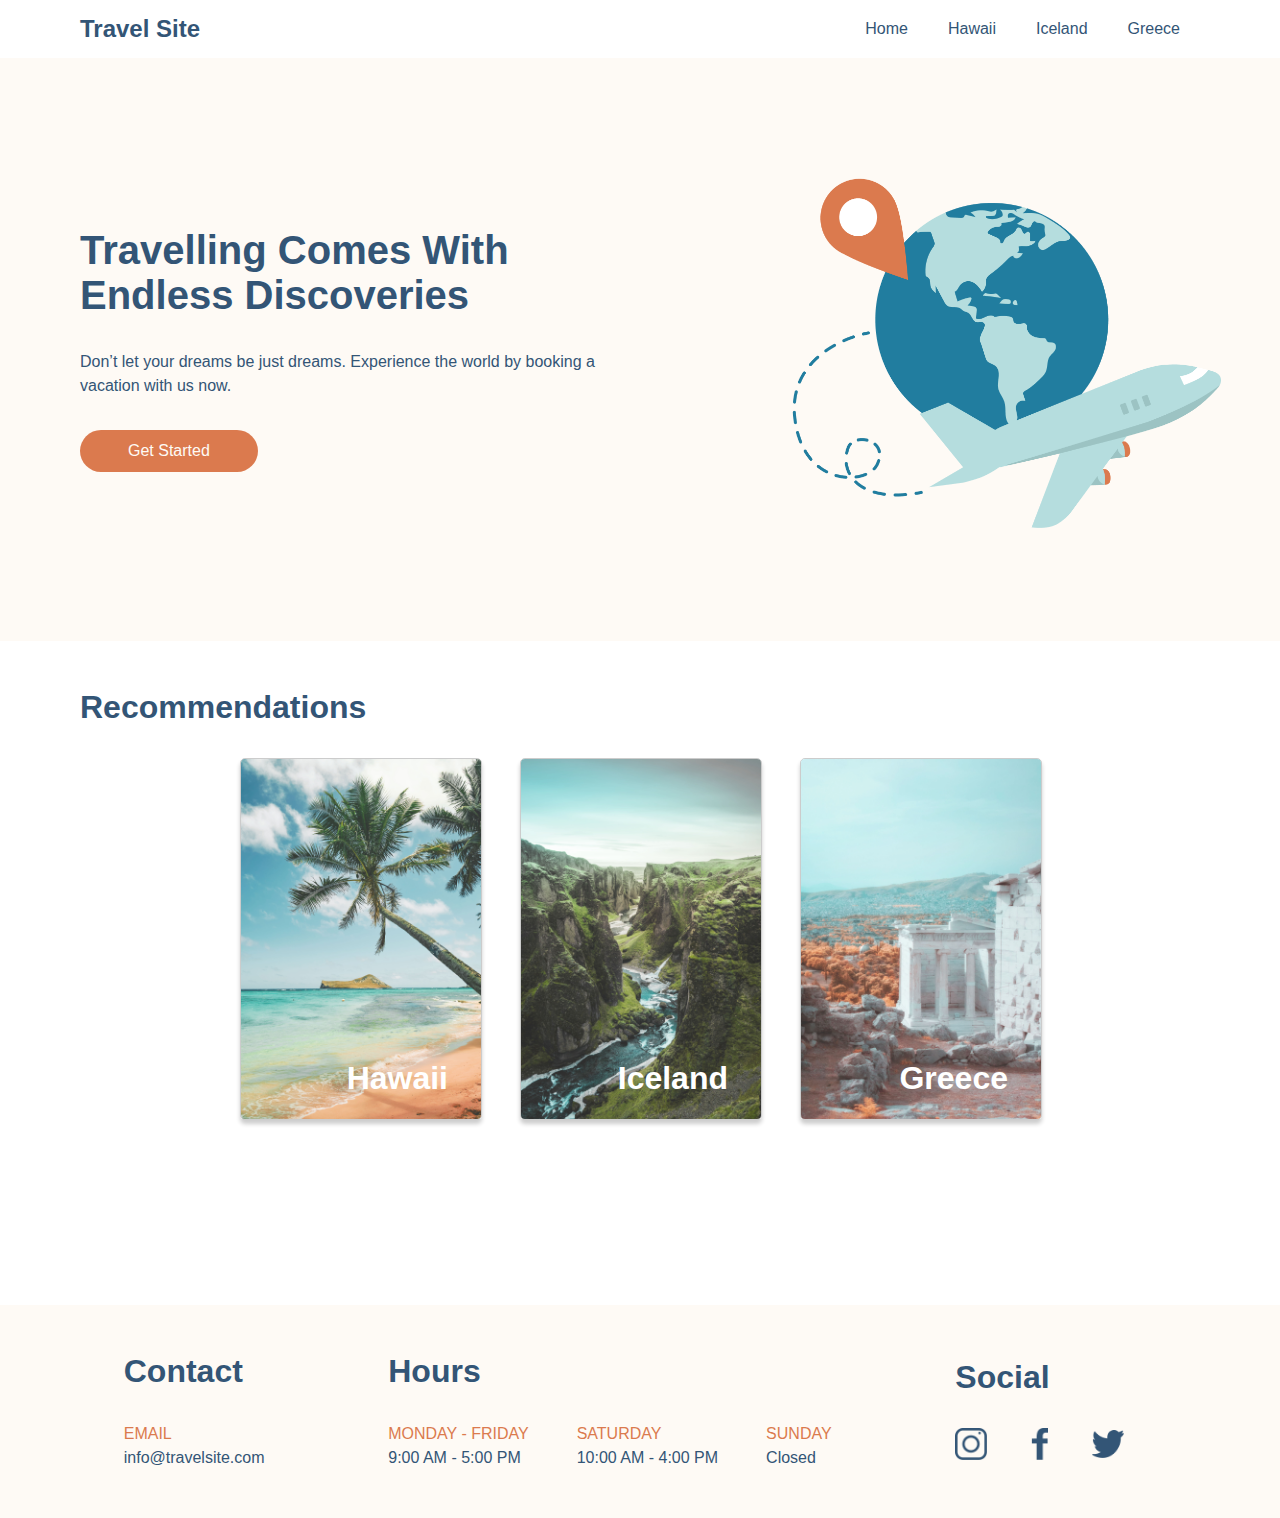
==== index.html @ 40ad31fb "completed the html and css for hompage" ====
<!DOCTYPE html>
<html lang="en">
  <head>
    <meta charset="UTF-8" />
    <meta name="viewport" content="width=device-width, initial-scale=1.0" />
    <title>Document</title>
    <link rel="stylesheet" href="css/global.css" />
    <link rel="stylesheet" href="css/index.css" />
  </head>
  <body>
    <header>
      <nav class="container container__nav">
        <div class="element"><h3>Travel Site</h3></div>
        <div class="link">
          <a href="index.html">Home</a>
          <a href="pages/Hawaii.html">Hawaii</a>
          <a href="pages/Iceland.html">Iceland</a>
          <a href="pages/Greece.html">Greece</a>
        </div>
      </nav>

      <section>
        <hero>
          <div class="container container__hero">
            <div class="hero-content">
              <h1>Travelling Comes With Endless Discoveries</h1>
              <p>
                Don’t let your dreams be just dreams. Experience the world by
                booking a vacation with us now.
              </p>
              <a href=""><button>Get Started</button></a>
            </div>
            <div class="hero-content">
              <img class="hero-img" src="assets/Images/hero.png" alt="" />
            </div>
          </div>
        </hero>
      </section>

      <section class="recommendation">
        <h2 class="container">Recommendations</h2>
        <div class="container container__card">
          <div class="card">
            <img src="assets/Images/hawaii.jpg" alt="" />
            <h2 class="card-text">Hawaii</h2>
          </div>
          <div class="card">
            <img src="assets/Images/iceland.jpg" alt="" />
            <h2 class="card-text">Iceland</h2>
          </div>
          <div class="card">
            <img src="assets/Images/greece.jpg" alt="" />
            <h2 class="card-text">Greece</h2>
          </div>
        </div>
      </section>
    </header>

    <footer>
      <div class="container container__footer">
        <div class="column">
          <h2>Contact</h2>
          <p class="highlight-text">EMAIL</p>
          <p>info@travelsite.com</p>
        </div>

        <div class="column">
          <h2>Hours</h2>
          <div class="column__hours">
            <div>
              <p class="highlight-text">MONDAY - FRIDAY</p>
              <p>9:00 AM - 5:00 PM</p>
            </div>
            <div>
              <p class="highlight-text">SATURDAY</p>
              <p>10:00 AM - 4:00 PM</p>
            </div>
            <div>
              <p class="highlight-text">SUNDAY</p>
              <p>Closed</p>
            </div>
          </div>
        </div>

        <div class="column">
          <h2>Social</h2>
          <div class="social-icons">
            <img src="assets/Images/icon-instagram.png" alt="icon-instagram" />
            <img src="assets/Images/icon-facebook.png" alt="icon-facebook" />
            <img src="assets/Images/icon-twitter.png" alt="icon-twitter" />
          </div>
        </div>
      </div>
    </footer>
  </body>
</html>
---- css/global.css ----
* {
  font-family: Verdana, sans-serif;
  color: #335576;
  margin: 0rem;
  padding: 0rem;
}

h1 {
  font-size: 2.5rem;
  font-weight: 600;
}

h2 {
  font-size: 2rem;
}

h3 {
  font-size: 1.5rem;
}

p {
  font-size: 16px;
  line-height: 150%;
  font-weight: 100;
  font-style: normal;
}

.container {
  padding: 0rem 5rem;
  display: flex;
  flex-direction: row;
  justify-content: space-between;
  align-items: center;
}

.container__nav {
  position: sticky;
  background-color: #ffffff;
}

.link {
  display: flex;
  justify-content: space-around;
}

.link a {
  padding: 1.25rem;
  text-decoration: none;
}

button {
  font-size: 16px;
  background-color: #db7a4e;
  color: #fefaf5;
  border-radius: 3rem;
  padding: 12px 3rem;
  border-width: 0rem;
}

section {
  background-color: #fefaf5;
  padding: 3rem 0rem;
}

.container__card {
  margin: 2rem 10rem;
  align-items: center;
  justify-content: space-between;
}

.card {
  width: 30%;
  border-radius: 5px;
}

.card-text {
  float: right;
  position: relative;
  top: -6rem;
  padding: 2rem 2rem;
  color: #ffffff;
}

footer h2 {
  margin-bottom: 2rem;
}

footer {
  background-color: #fefaf5;
}

.container__footer {
  justify-content: space-evenly;
  padding: 3rem 0rem;
}

.column__hours {
  display: flex;
  justify-content: space-between;
  gap: 3rem;
}

.social-icons img {
  width: 2rem;
  height: 2rem;
  -o-object-fit: contain;
     object-fit: contain;
  margin-right: 2rem;
}

.highlight-text {
  color: #db7a4e;
}/*# sourceMappingURL=global.css.map */
---- css/index.css ----
.container__hero {
  gap: 3rem;
}

.hero-content {
  width: 50%;
  display: flex;
  flex-direction: column;
  margin: 4rem 0rem;
  gap: 2rem;
}

.hero-img {
  width: 80%;
  padding: 0rem 0rem 0rem 8rem;
}

.recommendation {
  background-color: #ffffff;
}

.card img {
  width: 100%;
  border-radius: 5px;
  border: 1px solid rgba(0, 0, 0, 0.2);
  box-shadow: 0px 4px 4px rgba(0, 0, 0, 0.2);
}/*# sourceMappingURL=index.css.map */
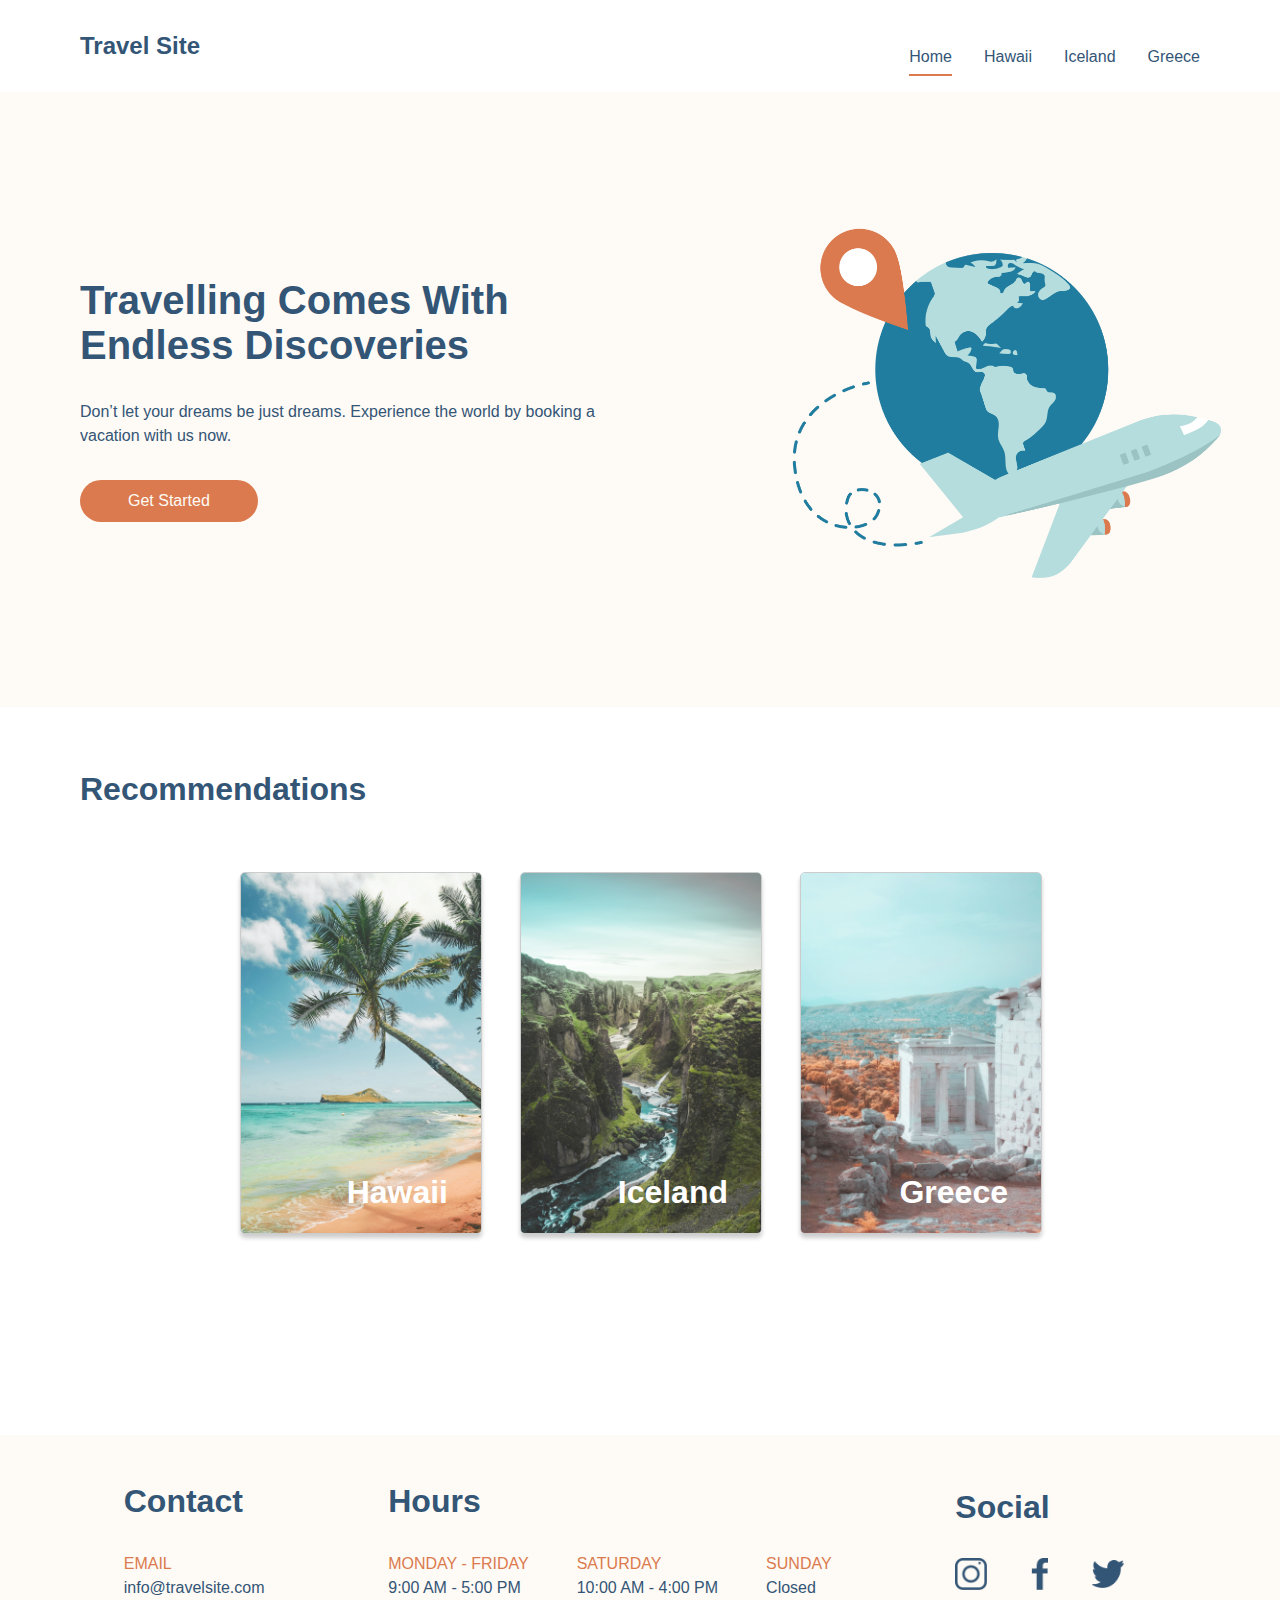
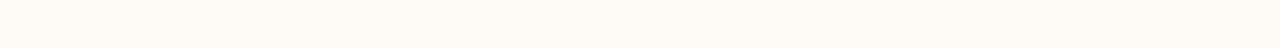
==== commit e439108a: "updated the stylings of nav and cards" ====
--- a/index.html
+++ b/index.html
@@ -12,7 +12,7 @@
       <nav class="container container__nav">
         <div class="element"><h3>Travel Site</h3></div>
         <div class="link">
-          <a href="index.html">Home</a>
+          <a class="emphasis" href="index.html">Home</a>
           <a href="pages/Hawaii.html">Hawaii</a>
           <a href="pages/Iceland.html">Iceland</a>
           <a href="pages/Greece.html">Greece</a>
--- a/css/global.css
+++ b/css/global.css
@@ -26,7 +26,7 @@
 }
 
 .container {
-  padding: 0rem 5rem;
+  padding: 1rem 5rem;
   display: flex;
   flex-direction: row;
   justify-content: space-between;
@@ -44,17 +44,14 @@
 }
 
 .link a {
-  padding: 1.25rem;
+  margin-top: 2rem;
+  margin-left: 2rem;
+  padding-bottom: 0.5rem;
   text-decoration: none;
 }
 
-button {
-  font-size: 16px;
-  background-color: #db7a4e;
-  color: #fefaf5;
-  border-radius: 3rem;
-  padding: 12px 3rem;
-  border-width: 0rem;
+.emphasis {
+  border-bottom: 2px solid #db7a4e;
 }
 
 section {
@@ -74,7 +71,7 @@
 }
 
 .card-text {
-  float: right;
+  text-align: right;
   position: relative;
   top: -6rem;
   padding: 2rem 2rem;
--- a/css/index.css
+++ b/css/index.css
@@ -15,6 +15,15 @@
   padding: 0rem 0rem 0rem 8rem;
 }
 
+button {
+  font-size: 16px;
+  background-color: #db7a4e;
+  color: #fefaf5;
+  border-radius: 3rem;
+  padding: 12px 3rem;
+  border-width: 0rem;
+}
+
 .recommendation {
   background-color: #ffffff;
 }
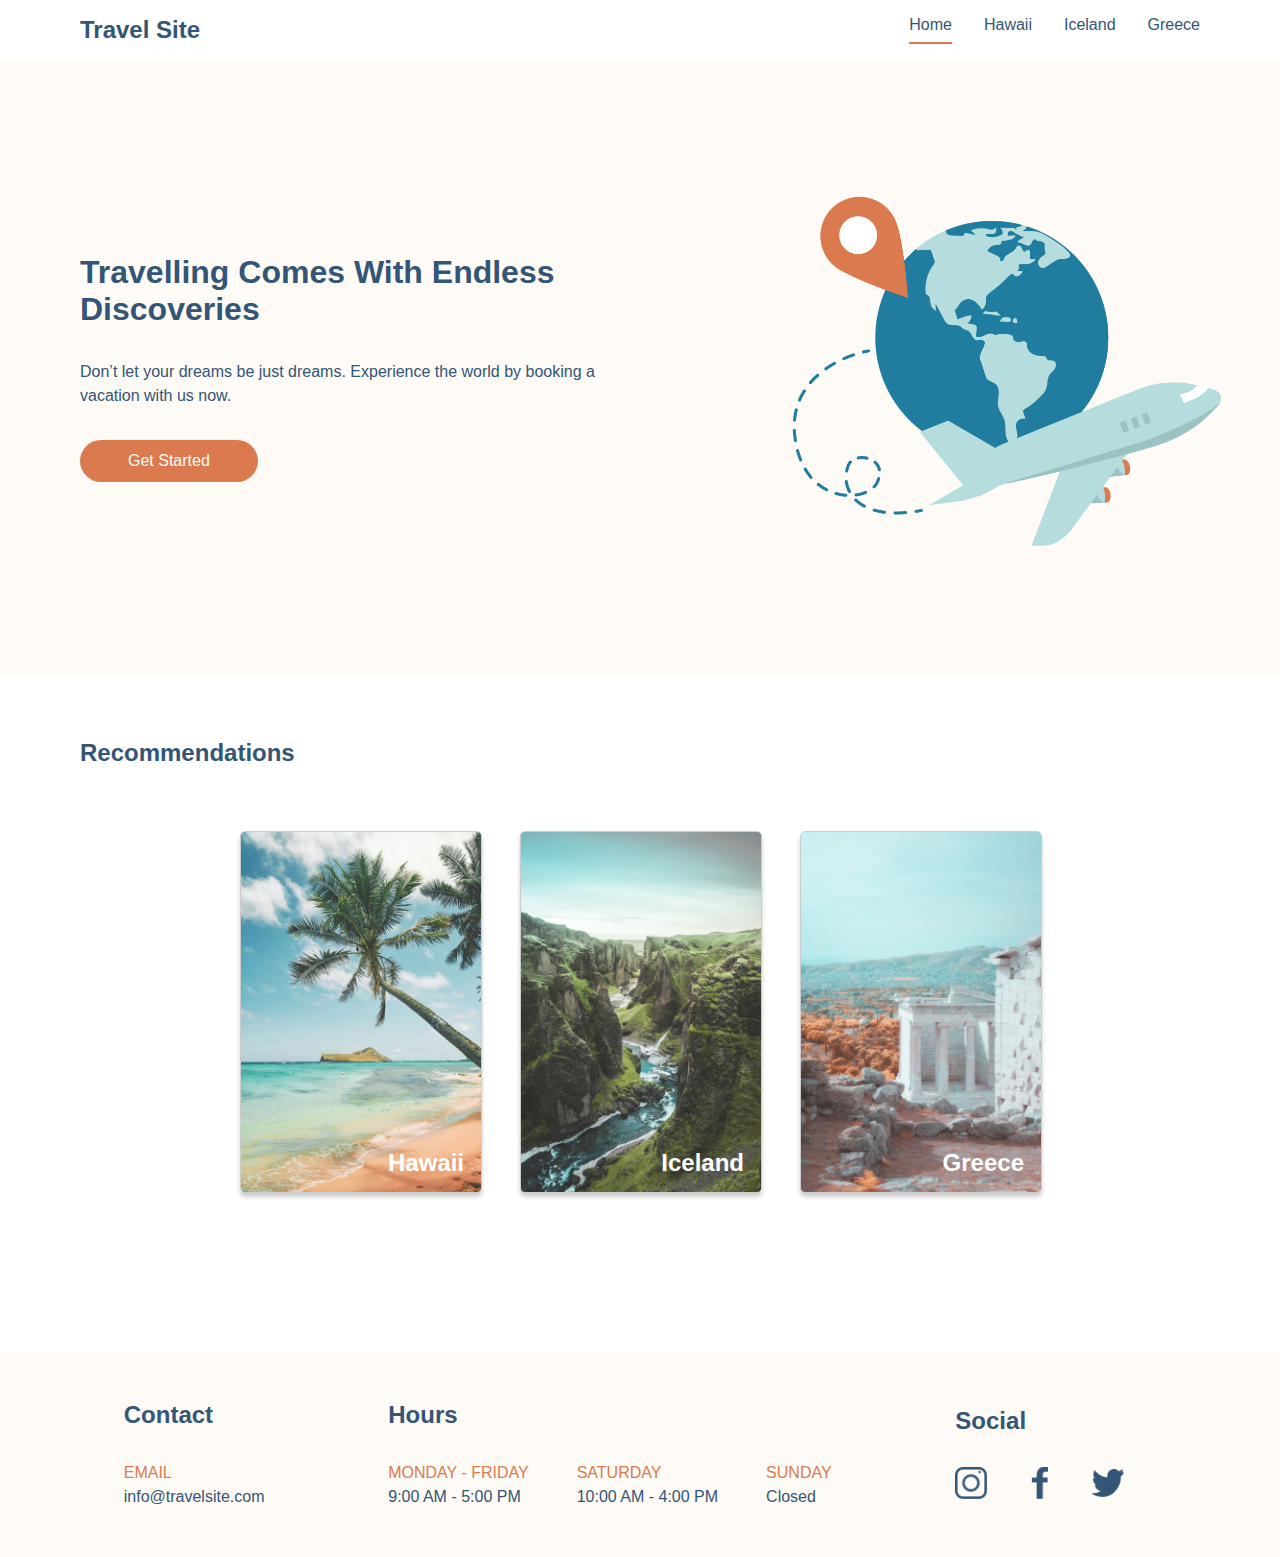
==== commit 9846500c: "set up the baisc structure for sub-pages" ====
--- a/index.html
+++ b/index.html
@@ -10,7 +10,7 @@
   <body>
     <header>
       <nav class="container container__nav">
-        <div class="element"><h3>Travel Site</h3></div>
+        <div class="element"><h2>Travel Site</h2></div>
         <div class="link">
           <a class="emphasis" href="index.html">Home</a>
           <a href="pages/Hawaii.html">Hawaii</a>
--- a/css/global.css
+++ b/css/global.css
@@ -6,16 +6,16 @@
 }
 
 h1 {
-  font-size: 2.5rem;
+  font-size: 2rem;
   font-weight: 600;
 }
 
 h2 {
-  font-size: 2rem;
+  font-size: 1.5rem;
 }
 
 h3 {
-  font-size: 1.5rem;
+  font-size: 1rem;
 }
 
 p {
@@ -44,10 +44,9 @@
 }
 
 .link a {
-  margin-top: 2rem;
   margin-left: 2rem;
+  text-decoration: none;
   padding-bottom: 0.5rem;
-  text-decoration: none;
 }
 
 .emphasis {
@@ -68,14 +67,6 @@
 .card {
   width: 30%;
   border-radius: 5px;
-}
-
-.card-text {
-  text-align: right;
-  position: relative;
-  top: -6rem;
-  padding: 2rem 2rem;
-  color: #ffffff;
 }
 
 footer h2 {
--- a/css/index.css
+++ b/css/index.css
@@ -33,4 +33,12 @@
   border-radius: 5px;
   border: 1px solid rgba(0, 0, 0, 0.2);
   box-shadow: 0px 4px 4px rgba(0, 0, 0, 0.2);
+}
+
+.card-text {
+  text-align: right;
+  position: relative;
+  top: -4rem;
+  padding: 1rem;
+  color: #ffffff;
 }/*# sourceMappingURL=index.css.map */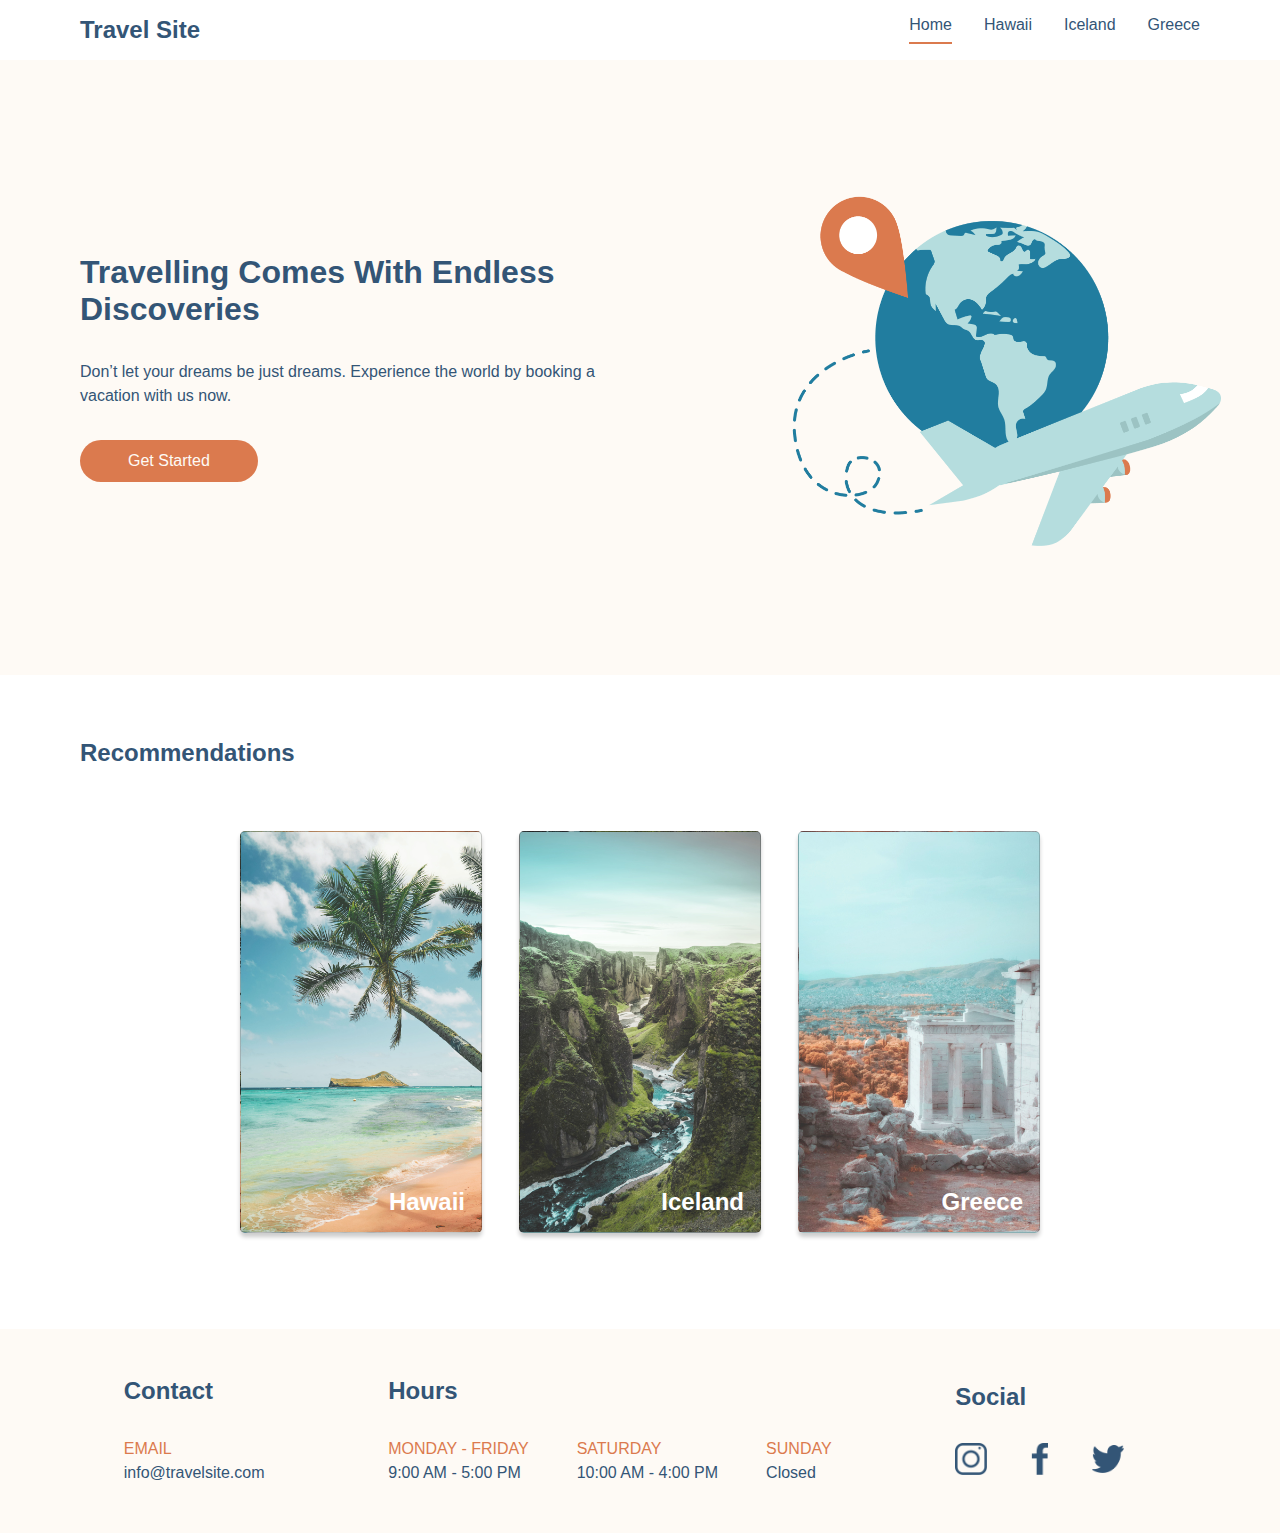
==== commit 7c964d5b: "updated the styling of cards using SASS & BEM" ====
--- a/index.html
+++ b/index.html
@@ -18,43 +18,39 @@
           <a href="pages/Greece.html">Greece</a>
         </div>
       </nav>
-
-      <section>
-        <hero>
-          <div class="container container__hero">
-            <div class="hero-content">
-              <h1>Travelling Comes With Endless Discoveries</h1>
-              <p>
-                Don’t let your dreams be just dreams. Experience the world by
-                booking a vacation with us now.
-              </p>
-              <a href=""><button>Get Started</button></a>
-            </div>
-            <div class="hero-content">
-              <img class="hero-img" src="assets/Images/hero.png" alt="" />
-            </div>
+    </header>
+    <section>
+      <hero>
+        <div class="container container__hero">
+          <div class="hero-content">
+            <h1>Travelling Comes With Endless Discoveries</h1>
+            <p>
+              Don’t let your dreams be just dreams. Experience the world by
+              booking a vacation with us now.
+            </p>
+            <a href=""><button>Get Started</button></a>
           </div>
-        </hero>
-      </section>
-
-      <section class="recommendation">
-        <h2 class="container">Recommendations</h2>
-        <div class="container container__card">
-          <div class="card">
-            <img src="assets/Images/hawaii.jpg" alt="" />
-            <h2 class="card-text">Hawaii</h2>
-          </div>
-          <div class="card">
-            <img src="assets/Images/iceland.jpg" alt="" />
-            <h2 class="card-text">Iceland</h2>
-          </div>
-          <div class="card">
-            <img src="assets/Images/greece.jpg" alt="" />
-            <h2 class="card-text">Greece</h2>
+          <div class="hero-content">
+            <img class="hero-img" src="assets/Images/hero.png" alt="" />
           </div>
         </div>
-      </section>
-    </header>
+      </hero>
+    </section>
+
+    <section class="recommendation">
+      <h2 class="container">Recommendations</h2>
+      <div class="container container__card">
+        <div class="card card--Hawaii">
+          <h2 class="card__text">Hawaii</h2>
+        </div>
+        <div class="card card--Iceland">
+          <h2 class="card__text">Iceland</h2>
+        </div>
+        <div class="card card--Greece">
+          <h2 class="card__text">Greece</h2>
+        </div>
+      </div>
+    </section>
 
     <footer>
       <div class="container container__footer">
--- a/css/global.css
+++ b/css/global.css
@@ -32,7 +32,6 @@
   justify-content: space-between;
   align-items: center;
 }
-
 .container__nav {
   position: sticky;
   background-color: #ffffff;
@@ -59,14 +58,10 @@
 }
 
 .container__card {
+  display: flex;
   margin: 2rem 10rem;
   align-items: center;
   justify-content: space-between;
-}
-
-.card {
-  width: 30%;
-  border-radius: 5px;
 }
 
 footer h2 {
--- a/css/index.css
+++ b/css/index.css
@@ -28,17 +28,30 @@
   background-color: #ffffff;
 }
 
-.card img {
-  width: 100%;
+.card {
+  width: 30%;
+  padding-bottom: 50%;
   border-radius: 5px;
   border: 1px solid rgba(0, 0, 0, 0.2);
-  box-shadow: 0px 4px 4px rgba(0, 0, 0, 0.2);
+  box-shadow: 0px 4px 4px hsla(0, 0%, 0%, 0.2);
+  position: relative;
 }
-
-.card-text {
+.card--Hawaii {
+  background-image: url("../assets/Images/hawaii.jpg");
+  background-size: cover;
+}
+.card--Iceland {
+  background-image: url("../assets/Images/iceland.jpg");
+  background-size: cover;
+}
+.card--Greece {
+  background-image: url("../assets/Images/greece.jpg");
+  background-size: cover;
+}
+.card__text {
+  position: absolute;
   text-align: right;
-  position: relative;
-  top: -4rem;
-  padding: 1rem;
+  bottom: 1rem;
+  right: 1rem;
   color: #ffffff;
 }/*# sourceMappingURL=index.css.map */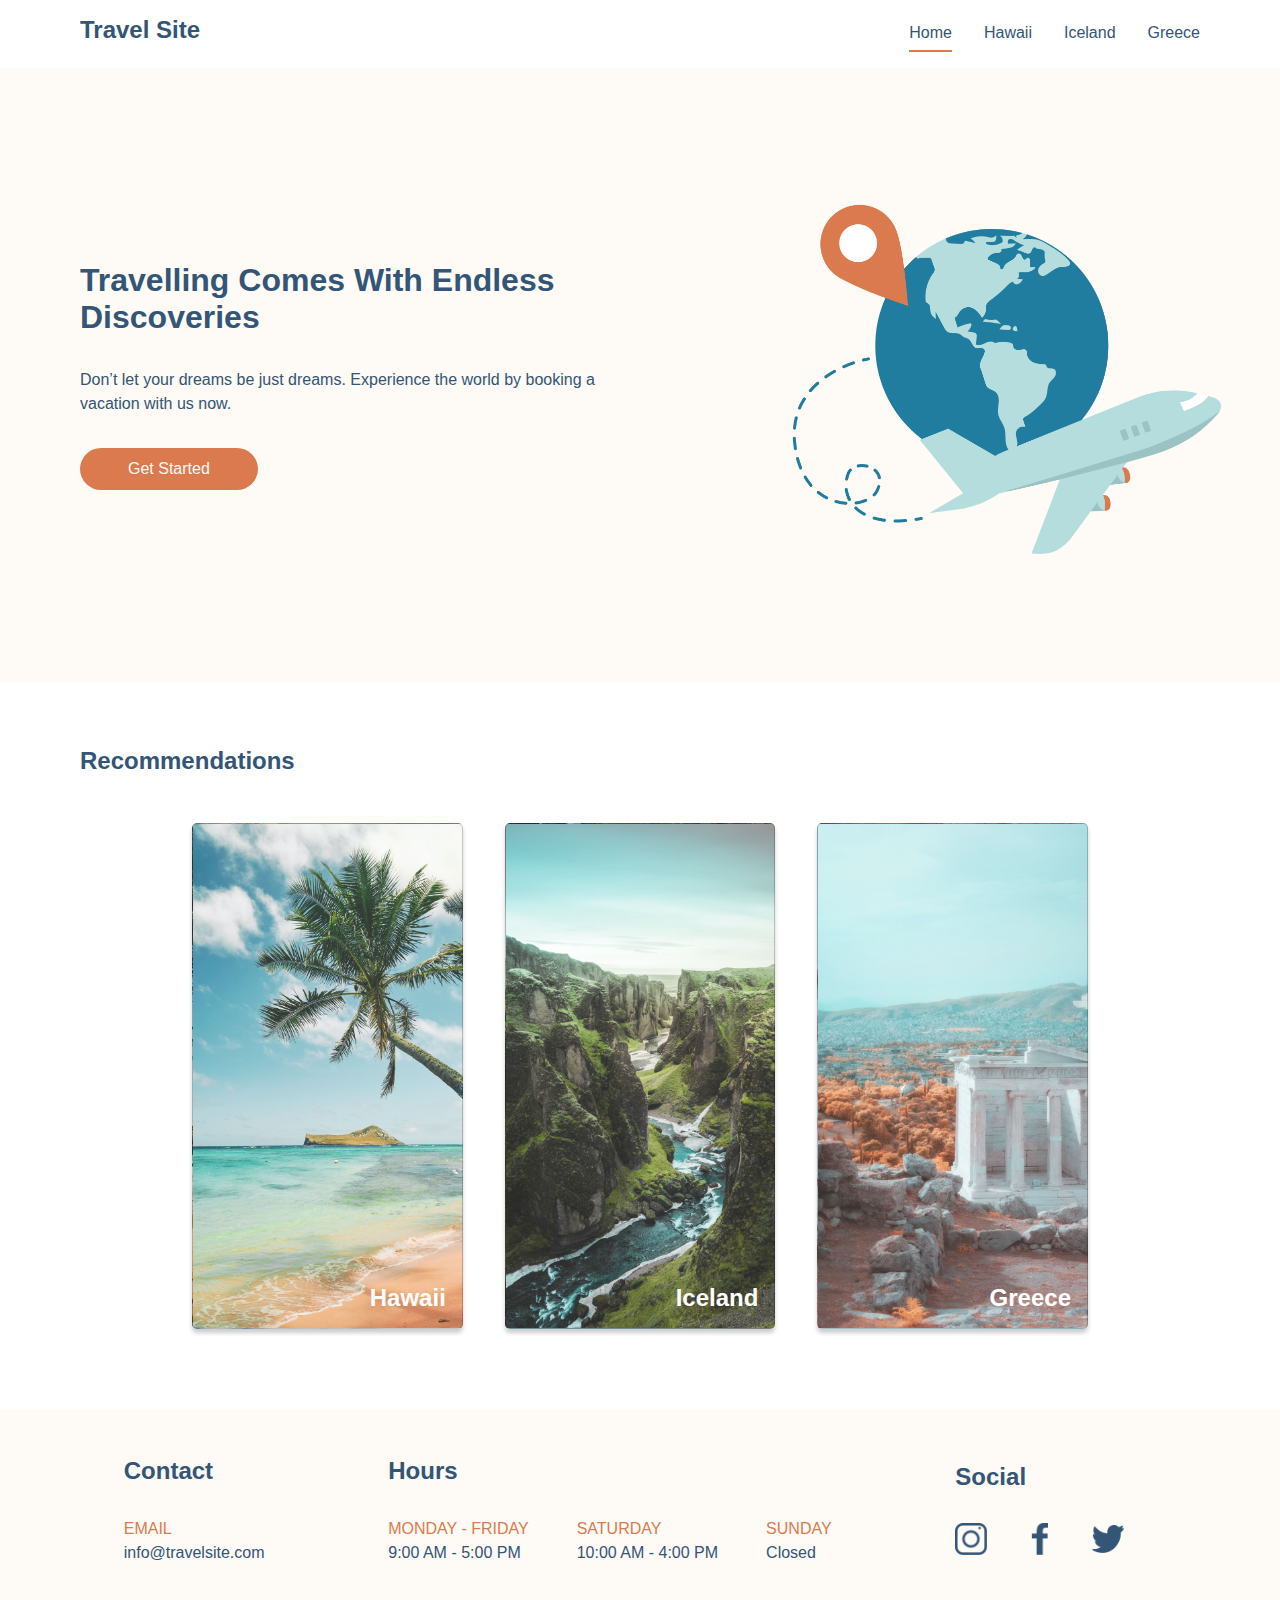
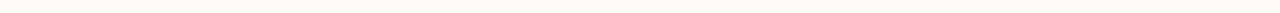
==== commit a23e2802: "updated the stylesheets to fit the BEM across different pages, completed the hawaii page" ====
--- a/index.html
+++ b/index.html
@@ -5,7 +5,7 @@
     <meta name="viewport" content="width=device-width, initial-scale=1.0" />
     <title>Document</title>
     <link rel="stylesheet" href="css/global.css" />
-    <link rel="stylesheet" href="css/index.css" />
+    <link rel="stylesheet" href="css/main.css" />
   </head>
   <body>
     <header>
@@ -13,9 +13,9 @@
         <div class="element"><h2>Travel Site</h2></div>
         <div class="link">
           <a class="emphasis" href="index.html">Home</a>
-          <a href="pages/Hawaii.html">Hawaii</a>
-          <a href="pages/Iceland.html">Iceland</a>
-          <a href="pages/Greece.html">Greece</a>
+          <a href="/pages/Hawaii.html">Hawaii</a>
+          <a href="/pages/Iceland.html">Iceland</a>
+          <a href="/pages/Greece.html">Greece</a>
         </div>
       </nav>
     </header>
@@ -39,7 +39,7 @@
 
     <section class="recommendation">
       <h2 class="container">Recommendations</h2>
-      <div class="container container__card">
+      <div class="container__card">
         <div class="card card--Hawaii">
           <h2 class="card__text">Hawaii</h2>
         </div>
@@ -81,9 +81,9 @@
         <div class="column">
           <h2>Social</h2>
           <div class="social-icons">
-            <img src="assets/Images/icon-instagram.png" alt="icon-instagram" />
-            <img src="assets/Images/icon-facebook.png" alt="icon-facebook" />
-            <img src="assets/Images/icon-twitter.png" alt="icon-twitter" />
+            <img src="/assets/Images/icon-instagram.png" alt="icon-instagram" />
+            <img src="/assets/Images/icon-facebook.png" alt="icon-facebook" />
+            <img src="/assets/Images/icon-twitter.png" alt="icon-twitter" />
           </div>
         </div>
       </div>
--- a/css/global.css
+++ b/css/global.css
@@ -14,10 +14,6 @@
   font-size: 1.5rem;
 }
 
-h3 {
-  font-size: 1rem;
-}
-
 p {
   font-size: 16px;
   line-height: 150%;
@@ -28,13 +24,26 @@
 .container {
   padding: 1rem 5rem;
   display: flex;
-  flex-direction: row;
   justify-content: space-between;
   align-items: center;
 }
 .container__nav {
   position: sticky;
+  align-items: baseline;
   background-color: #ffffff;
+}
+.container__hero {
+  gap: 3rem;
+}
+.container__footer {
+  justify-content: space-evenly;
+  padding: 3rem 0rem;
+}
+.container__card {
+  display: flex;
+  justify-content: space-between;
+  margin: 2rem 12rem;
+  padding: 0;
 }
 
 .link {
@@ -57,11 +66,32 @@
   padding: 3rem 0rem;
 }
 
-.container__card {
-  display: flex;
-  margin: 2rem 10rem;
-  align-items: center;
-  justify-content: space-between;
+.card {
+  position: relative;
+  width: 30%;
+  height: 56vh;
+  border-radius: 5px;
+  border: 1px solid rgba(0, 0, 0, 0.2);
+  box-shadow: 0px 4px 4px hsla(0, 0%, 0%, 0.2);
+}
+.card--Hawaii {
+  background-image: url("../assets/Images/hawaii.jpg");
+  background-size: cover;
+}
+.card--Iceland {
+  background-image: url("../assets/Images/iceland.jpg");
+  background-size: cover;
+}
+.card--Greece {
+  background-image: url("../assets/Images/greece.jpg");
+  background-size: cover;
+}
+.card__text {
+  position: absolute;
+  text-align: right;
+  bottom: 1rem;
+  right: 1rem;
+  color: #ffffff;
 }
 
 footer h2 {
@@ -70,11 +100,6 @@
 
 footer {
   background-color: #fefaf5;
-}
-
-.container__footer {
-  justify-content: space-evenly;
-  padding: 3rem 0rem;
 }
 
 .column__hours {
--- a/css/main.css
+++ b/css/main.css
@@ -0,0 +1,25 @@
+.hero-content {
+  width: 50%;
+  display: flex;
+  flex-direction: column;
+  margin: 4rem 0rem;
+  gap: 2rem;
+}
+
+.hero-img {
+  width: 80%;
+  padding: 0rem 0rem 0rem 8rem;
+}
+
+button {
+  font-size: 16px;
+  background-color: #db7a4e;
+  color: #fefaf5;
+  border-radius: 3rem;
+  padding: 12px 3rem;
+  border-width: 0rem;
+}
+
+.recommendation {
+  background-color: #ffffff;
+}/*# sourceMappingURL=main.css.map */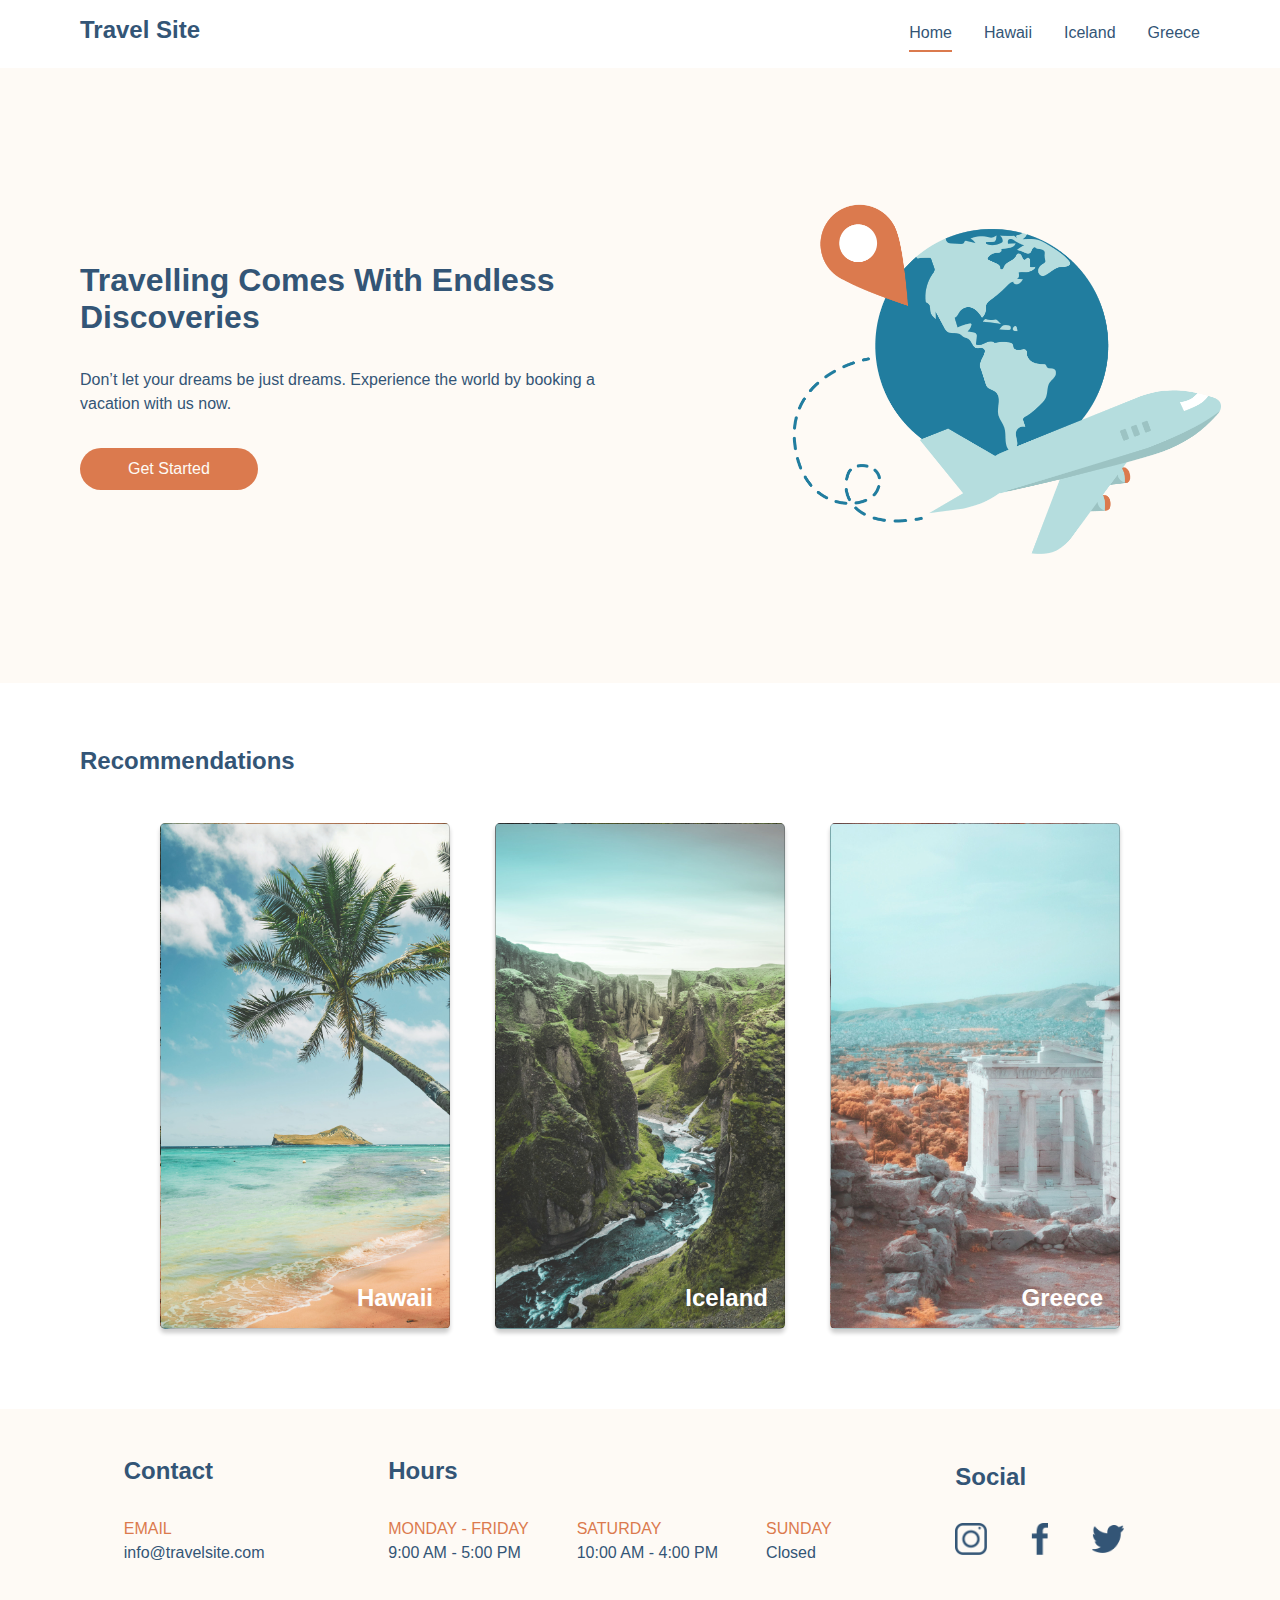
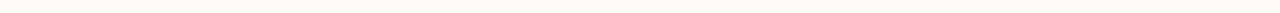
==== commit cddf7283: "changed html tags to fit the client requirements" ====
--- a/index.html
+++ b/index.html
@@ -40,15 +40,15 @@
     <section class="recommendation">
       <h2 class="container">Recommendations</h2>
       <div class="container__card">
-        <div class="card card--Hawaii">
+        <a href="/pages/Hawaii.html" class="card card--Hawaii">
           <h2 class="card__text">Hawaii</h2>
-        </div>
-        <div class="card card--Iceland">
+        </a>
+        <a href="/pages/Iceland.html" class="card card--Iceland">
           <h2 class="card__text">Iceland</h2>
-        </div>
-        <div class="card card--Greece">
+        </a>
+        <a href="/pages/Greece.html" class="card card--Greece">
           <h2 class="card__text">Greece</h2>
-        </div>
+        </a>
       </div>
     </section>
 
--- a/css/global.css
+++ b/css/global.css
@@ -21,6 +21,10 @@
   font-style: normal;
 }
 
+body {
+  width: 1280px;
+}
+
 .container {
   padding: 1rem 5rem;
   display: flex;
@@ -42,7 +46,7 @@
 .container__card {
   display: flex;
   justify-content: space-between;
-  margin: 2rem 12rem;
+  margin: 2rem 10rem;
   padding: 0;
 }
 
